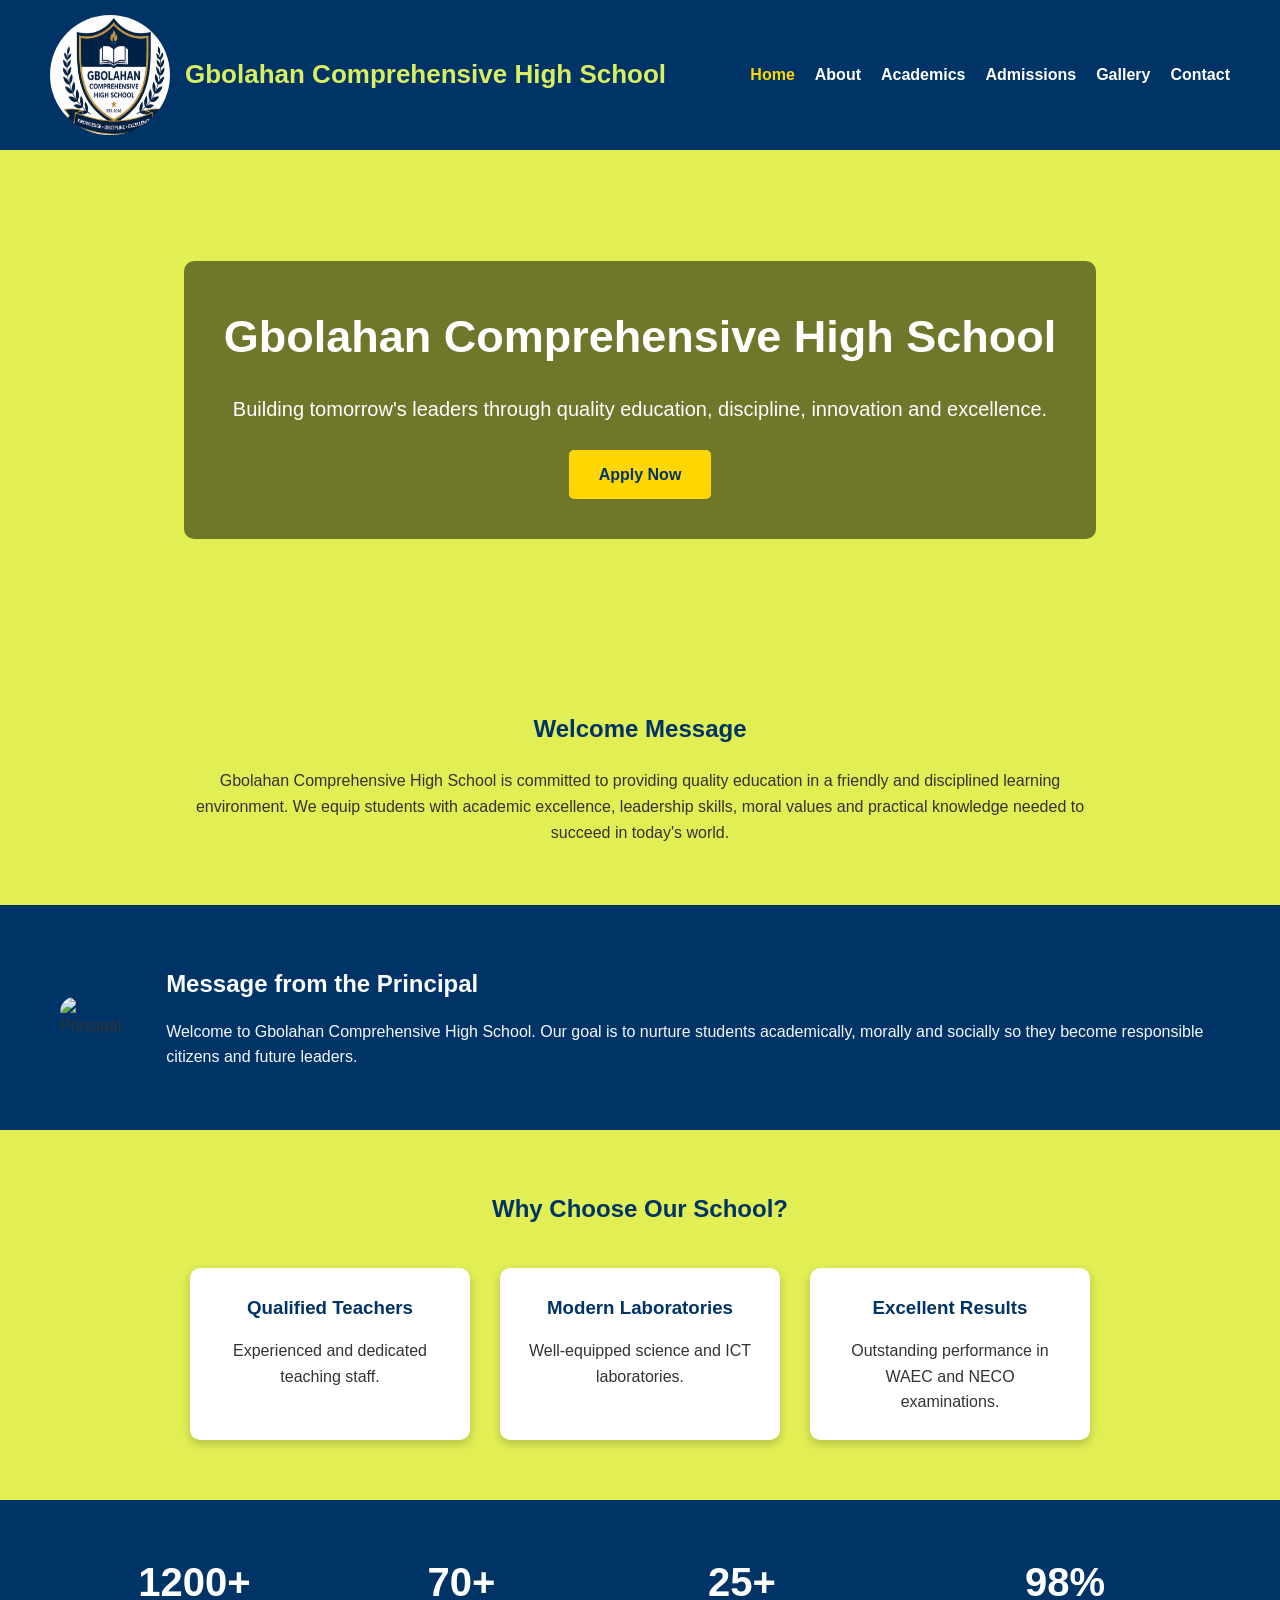
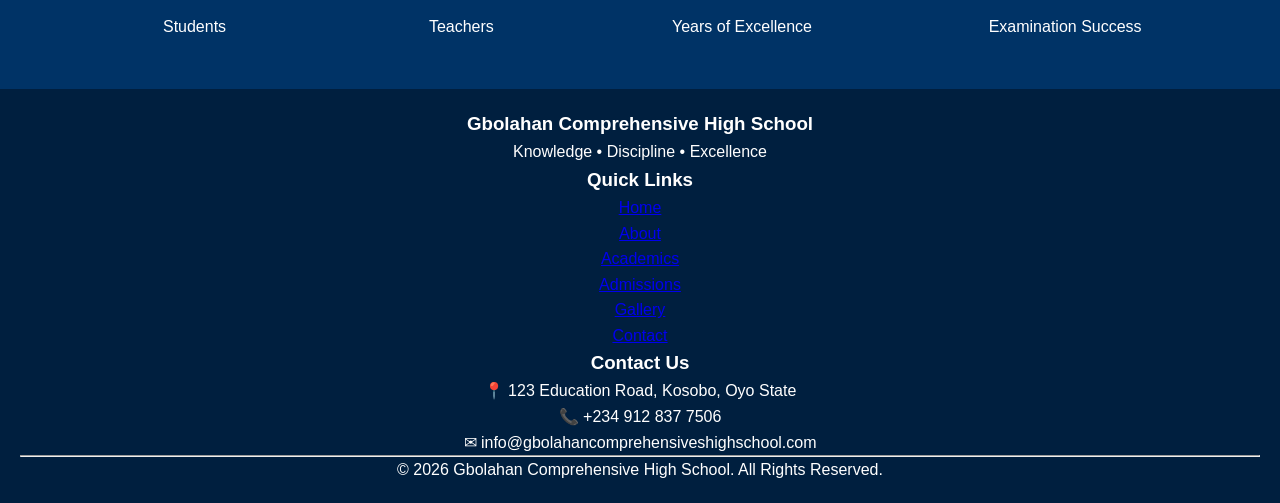
==== index.html @ e4f7985c "Add files via upload" ====
<!DOCTYPE html>
<html lang="en">
<head>
<meta charset="UTF-8">
<meta name="viewport" content="width=device-width, initial-scale=1.0">
<title>Gbolahan Comprehensive High School</title>
<link rel="stylesheet" href="style.css">
</head>
<body>
<header>
<div class="logo">
<img src="logo.png" alt="School Logo">
<h2>Gbolahan Comprehensive High School</h2>
</div>
<nav>
<ul><li><a href="index.html" class="active">Home</a></li>
<li><a href="about.html">About</a></li>
<li><a href="academics.html">Academics</a></li>
<li><a href="admissions.html">Admissions</a></li>
<li><a href="gallery.html">Gallery</a></li>
<li><a href="contact.html">Contact</a></li>
</ul>
</nav>
</header>
<section class="hero"><div class="hero-text">
<h1>Gbolahan Comprehensive High School</h1>
<p>
Building tomorrow's leaders through quality education, discipline, innovation and excellence. </p>
<a href="admissions.html" class="btn">
Apply Now
</a>
</div>
</section>
<section class="welcome">
<h2>Welcome Message</h2><p>
Gbolahan Comprehensive High School is committed to providing
quality education in a friendly and disciplined learning
environment. We equip students with academic excellence, leadership skills, moral values and practical knowledge
needed to succeed in today's world. </p>
</section>
<section class="principal">
<div class="principal-image">
<img src="images/principal.jpg" alt="Principal">
</div>
<div class="principal-text"><h2>Message from the Principal</h2>
<p>
Welcome to Gbolahan Comprehensive High School. Our goal is to nurture students academically, morally and socially so they become responsible
citizens and future leaders. </p>
</div>
</section>
<section class="why">
<h2>Why Choose Our School?</h2>
<div class="cards"><div class="card">
<h3>Qualified Teachers</h3>
<p>
Experienced and dedicated teaching staff. </p>
</div>
<div class="card">
<h3>Modern Laboratories</h3>
<p>
Well-equipped science and ICT laboratories. </p>
</div>
<div class="card">
<h3>Excellent Results</h3><p>
Outstanding performance in WAEC and NECO examinations. </p>
</div>
</div>
</section>
<section class="statistics">
<div class="stat">
<h2>1200+</h2>
<p>Students</p>
</div>
<div class="stat"><h2>70+</h2>
<p>Teachers</p>
</div>
<div class="stat">
<h2>25+</h2>
<p>Years of Excellence</p>
</div>
<div class="stat">
<h2>98%</h2>
<p>Examination Success</p>
</div>
</section>
<footer>
<div class="footer-container">
<div class="footer-box">
<h3>Gbolahan Comprehensive High School</h3>
<p>
Knowledge • Discipline • Excellence
</p>
</div>
<div class="footer-box">
<h3>Quick Links</h3>
<nav>
<p><a href="index.html">Home</a></p>
<p><a href="about.html">About</a></p>
<p><a href="academics.html">Academics</a></p>
<p><a href="admissions.html">Admissions</a></p><p><a href="gallery.html">Gallery</a></p>
<p><a href="contact.html">Contact</a></p>
</nav>
</div>
<div class="footer-box">
<h3>Contact Us</h3>
<p>📍 123 Education Road, Kosobo, Oyo State</p>
<p>📞 +234 912 837 7506</p>
<p>✉ info@gbolahancomprehensiveshighschool.com</p>
</div>
</div>
<hr><p class="copyright">
&copy; 2026 Gbolahan Comprehensive High School. All Rights Reserved. </p>
</footer>
</body>
</html>
---- style.css ----
*{
margin:0;
padding:0;
box-sizing:border-box;
}
body{
font-family:Arial, Helvetica, sans-serif;
line-height:1.6;
background:#e1ee54;
color:#333;
}
header{
background:#003366;
color:rgb(243, 243, 115);
display:flex;
justify-content:space-between;
align-items:center;
padding:15px 50px;
}
.logo{
    display: flex;
    align-items: center;
}
.logo img{
    width: 120px;
    height: 120px;
    margin-right: 15px;
    border-radius: 50%;
}
.logo h2{
font-size:26px;
color: rgb(217, 238, 96);
}
nav ul{
list-style:none;
display:flex;
}
nav ul li{
margin-left:20px;
}
nav ul li a{
text-decoration:none;
color:white;
font-weight:bold;
transition:0.3s;
}nav ul li a:hover, 
.active{
color:gold;
}
.hero{
background:url("../images/school-building.jpg") no-repeat center center/cover;
height:500px;
display:flex;
justify-content:center;
align-items:center;
text-align:center;
color:white;
}
.hero-text{
background:rgba(0,0,0,0.5);
padding:40px;
border-radius:10px;
}.hero-text h1{
font-size:45px;
margin-bottom:20px;
}
.hero-text p{
font-size:20px;
margin-bottom:25px;
}
.btn{
display:inline-block;
background:gold;
color:#003366;
padding:12px 30px;
text-decoration:none;
font-weight:bold;
border-radius:5px;
}
.btn:hover{
background:white;
}
.welcome{
padding:60px;
text-align:center;
}
.welcome h2{
color:#003366;
margin-bottom:20px;
}
.welcome p{
max-width:900px;
margin:auto;
}
.principal{
display:flex;
justify-content:center;
align-items:center;
padding:60px;
gap:40px;
background:#003366;
}
.principal-image img{
width:320px;
border-radius:15px;
}
.principal-text h2{
color:#fafcfd;
margin-bottom:15px;
}
.principal-text p{
    color: #f5f9fd;
}
.why{
padding:60px;
text-align:center;
}
.why h2{
color:#003366;
margin-bottom:40px;
}
.cards{
display:flex;
justify-content:center;
gap:30px;
flex-wrap:wrap;
}
.card{
background:white;
width:280px;
padding:25px;
border-radius:10px;
box-shadow:0 4px 10px rgba(0,0,0,0.2);
}
.card h3{
color:#003366;
margin-bottom:15px;
}
.statistics{
display:flex;
justify-content:space-around;
flex-wrap:wrap;
background:#003366;
color:white;
padding:50px;
}
.stat{
text-align:center;
}
.stat h2{
font-size:40px;
}
footer{
background:#001f3f;
color:white;
text-align:center;
padding:20px;
}
@media(max-width:768px){
header{
flex-direction:column;
}
nav ul{
flex-direction:column;
text-align:center;
}
nav ul li{
margin:10px 0;
}.hero{
height:400px;
}
.hero-text h1{
font-size:30px;
}
.principal{
flex-direction:column;
}
.statistics{
flex-direction:column;
gap:25px;
}
.page-title{
background:#003366;
color:white;
text-align:center;
padding:60px 20px;
}
.page-title h1{
font-size:40px;
margin-bottom:15px;
}
.page-title p{
font-size:22px;
font-weight: bold;
}
.about-section{
padding:60px;
text-align:center;
background:white;
}
.about-section h2{
color:#003366;
margin-bottom:20px;
font-size:32px;
}
.about-section p{
max-width:900px;
margin:auto;
font-size:20px;
line-height:1.8;
font-weight: bold;
}
.vision-mission{
display:flex;
justify-content:center;gap:30px;
flex-wrap:wrap;
padding:60px;
background:#f5f7fa;
}
.box{
width:400px;
background:white;
padding:30px;
border-radius:10px;
box-shadow:0 5px 15px rgba(0,0,0,0.1);
}
.box h2{
color:#003366;
margin-bottom:15px;
}
.box p{
line-height:1.8;
}
.values{
padding:60px;
text-align:center;
background:white;
}
.values h2{
color:#003366;
margin-bottom:30px;
}
.values ul{
list-style:none;
padding:0;
}
.values ul li{
width:250px;
margin:10px auto;
background:#003366;
color:white;
padding:12px;
border-radius:5px;
font-weight:bold;}
.principal{
display:flex;
justify-content:center;
align-items:center;
gap:40px;
flex-wrap:wrap;
padding:60px;
background:#f5f7fa;
}
.principal-image img{
width:280px;
border-radius:10px;
box-shadow:0 5px 15px rgba(0,0,0,0.2);
}
.principal-text{
max-width:600px;
}.principal-text h2{
color:#003366;
margin-bottom:20px;
}
.principal-text p{
line-height:1.8;
font-size:17px;
}
@media(max-width:768px){
.vision-mission{
flex-direction:column;
align-items:center;
}
.box{
width:90%;
}
.principal{flex-direction:column;
text-align:center;
}
.principal-image img{
width:220px;
}
.about-section{
padding:40px 20px;
}
.academic-section{
padding:60px 40px;
text-align:center;
background:#ffffff;
}
.academic-section h2{
color:#003366;
margin-bottom:30px;
font-size:32px;
}
.about-image{
    width: 500px;
}
.academic-card{
width:300px;
display:inline-block;
background:#f5f7fa;
margin:15px;
padding:25px;
border-radius:10px;box-shadow:0 5px 15px rgba(0,0,0,0.1);
transition:0.3s;
vertical-align:top;
}
.academic-card:hover{
transform:translateY(-8px);
}
.academic-card h3{
color:#003366;
margin-bottom:15px;
}
.academic-card p{
line-height:1.7;
}
.departments{
background:#f5f7fa;
padding:60px 40px;
text-align:center;
}.departments h2{
color:#003366;
margin-bottom:40px;
}
.subjects{
padding:60px 40px;
background:white;
text-align:center;
}
.subjects h2{
color:#003366;
margin-bottom:30px;
}
.subjects ul{
list-style:none;
display:flex;
justify-content:center;
flex-wrap:wrap;
gap:15px;}
.subjects ul li{
background:#003366;
color:white;
padding:12px 20px;
border-radius:6px;
font-weight:bold;
}
@media(max-width:768px){
.academic-card{
width:90%;
display:block
.about-section ul{
max-width:700px;
margin:20px auto;
text-align:left;
line-height:2;
}
.about-section ul li{
font-size:18px;
margin-bottom:10px;
}
table{
width:80%;
margin:30px auto;border-collapse:collapse;
background:white;
box-shadow:0 5px 15px rgba(0,0,0,0.1);
}
table th{
background:#003366;
color:white;
padding:15px;
}
table td{
padding:15px;
border:1px solid #ddd;
text-align:center;
}
table tr:nth-child(even){
background:#f5f7fa;
}
table tr:hover{
background:#e6f0ff;
}
form{
width:80%;
max-width:700px;
margin:30px auto;
display:flex;
flex-direction:column;
}
form input, form textarea{
padding:15px;
margin-bottom:20px;
border:1px solid #ccc;
border-radius:5px;
font-size:16px;
}
form textarea{
resize:vertical;
min-height:120px;
}form button{
background:#003366;
color:white;
padding:15px;
border:none;
border-radius:5px;
font-size:18px;
cursor:pointer;
transition:0.3s;
}
form button:hover{
background:gold;
color:#003366;
}
@media(max-width:768px){
table{
width:95%;}
form{
width:95%;
}
table th, table td{
padding:10px;
font-size:14px;
}
.gallery-section{
display:grid;
grid-template-columns:repeat(auto-fit, minmax(280px, 1fr));
gap:25px;
padding:60px;
background:#f5f7fa;
}
.gallery-item{
background:white;
border-radius:10px;
overflow:hidden;
box-shadow:0 5px 15px rgba(0,0,0,0.15);
transition:0.3s ease;
text-align:center;
}
.gallery-item:hover{
transform:translateY(-8px);
}.gallery-item img{
width:70%;
height:220px;
object-fit:cover;
}
.gallery-item h3{
padding:20px;
color:#003366;
font-size:22px;
}
@media(max-width:768px){
.gallery-section{
grid-template-columns:1fr;
padding:30px;
}
.gallery-item img{
height:200px;}
.gallery-item h3{
font-size:20px;
}
.contact-section{
display:grid;
grid-template-columns:repeat(auto-fit, minmax(250px, 1fr));
gap:25px;
padding:60px;
background:#f5f7fa;
}
.contact-box{
background:#ffffff;
padding:30px;
border-radius:10px;
text-align:center;
box-shadow:0 5px 15px rgba(0,0,0,0.15);
transition:0.3s;
}
.contact-box:hover{
transform:translateY(-8px);}
.contact-box h2{
color:#003366;
margin-bottom:15px;
}
.contact-box p{
line-height:1.8;
color:#555;
}
form{
width:80%;
max-width:700px;
margin:30px auto;
display:flex;
flex-direction:column;
}
form input, form textarea{
padding:15px;margin-bottom:20px;
border:1px solid #cccccc;
border-radius:5px;
font-size:16px;
}
form textarea{
resize:vertical;
}
form button{
background:#003366;
color:white;
border:none;
padding:15px;
border-radius:5px;
font-size:18px;
cursor:pointer;
transition:0.3s;
}
form button:hover{
background:gold;
color:#003366;
}
.map-section{
padding:60px;
text-align:center;
background:#ffffff;
}
.map-section h2{
color:#003366;
margin-bottom:20px;
}
.map-section img{
width:20%;
max-width:90px;
border-radius:10px;
box-shadow:0 5px 15px rgba(0,0,0,0.2);
}
.social-section{
background:#003366;color:white;
text-align:center;
padding:40px;
}
.social-section h2{
margin-bottom:15px;
}
.social-section p{
font-size:18px;
}
@media(max-width:768px){
.contact-section{
grid-template-columns:1fr;
padding:30px;
}
form{
width:95%;
}.map-section{
padding:30px;
}
.map-section img{
width:20px;
height: 3px;
}
.social-section p{
font-size:16px;
}
footer{
background:#002147;
color:white;
padding:40px 20px 20px;
}
.footer-container{
display:flex;
justify-content:space-between;
flex-wrap:wrap;
gap:30px;
}
.footer-box{
flex:1;
min-width:250px;
}
.footer-box h3{
color:gold;
margin-bottom:15px;}
.footer-box p{
margin-bottom:10px;
line-height:1.7;
}
.footer-box a{
color:white;
text-decoration:none;
}
.footer-box a:hover{
color:gold;
}
footer hr{
margin:30px 0 15px;
border:1px solid rgba(255,255,255,0.2);
}
.copyright{
text-align:center;
font-size:15px;
}
@media(max-width:768px){
.footer-container{
flex-direction:column;
text-align:center;
}
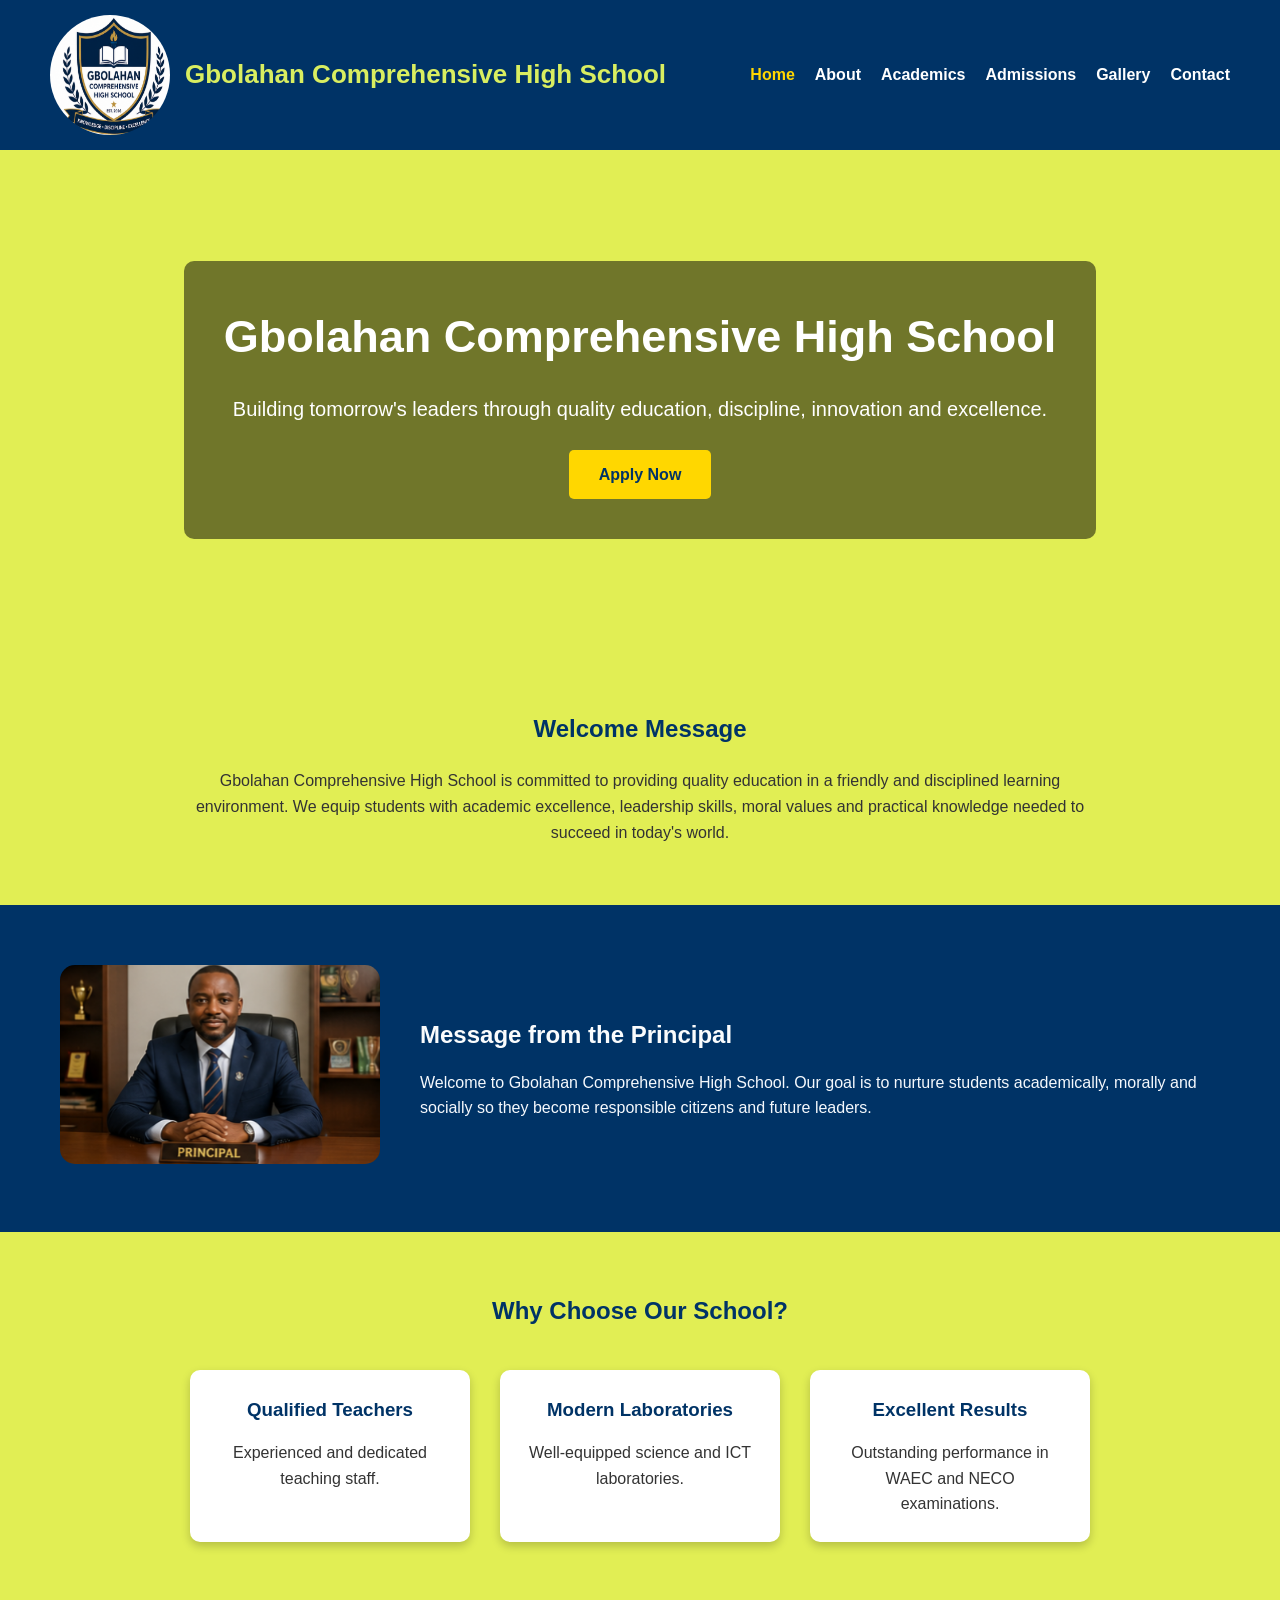
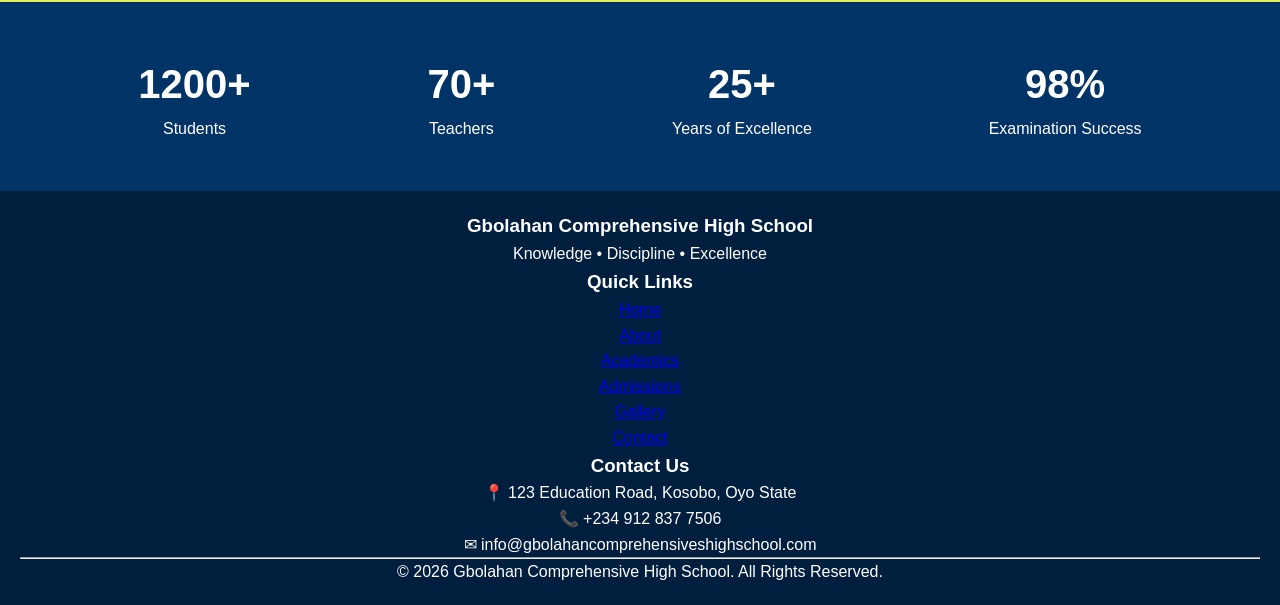
==== commit e00e2497: "Restore HTML document structure The HTML document structure was restored, including the head, body, " ====
--- a/index.html
+++ b/index.html
@@ -40,7 +40,7 @@
 </section>
 <section class="principal">
 <div class="principal-image">
-<img src="images/principal.jpg" alt="Principal">
+<img src="principal.jpg" alt="Principal">
 </div>
 <div class="principal-text"><h2>Message from the Principal</h2>
 <p>
@@ -112,4 +112,4 @@
 &copy; 2026 Gbolahan Comprehensive High School. All Rights Reserved. </p>
 </footer>
 </body>
-</html>+</html>
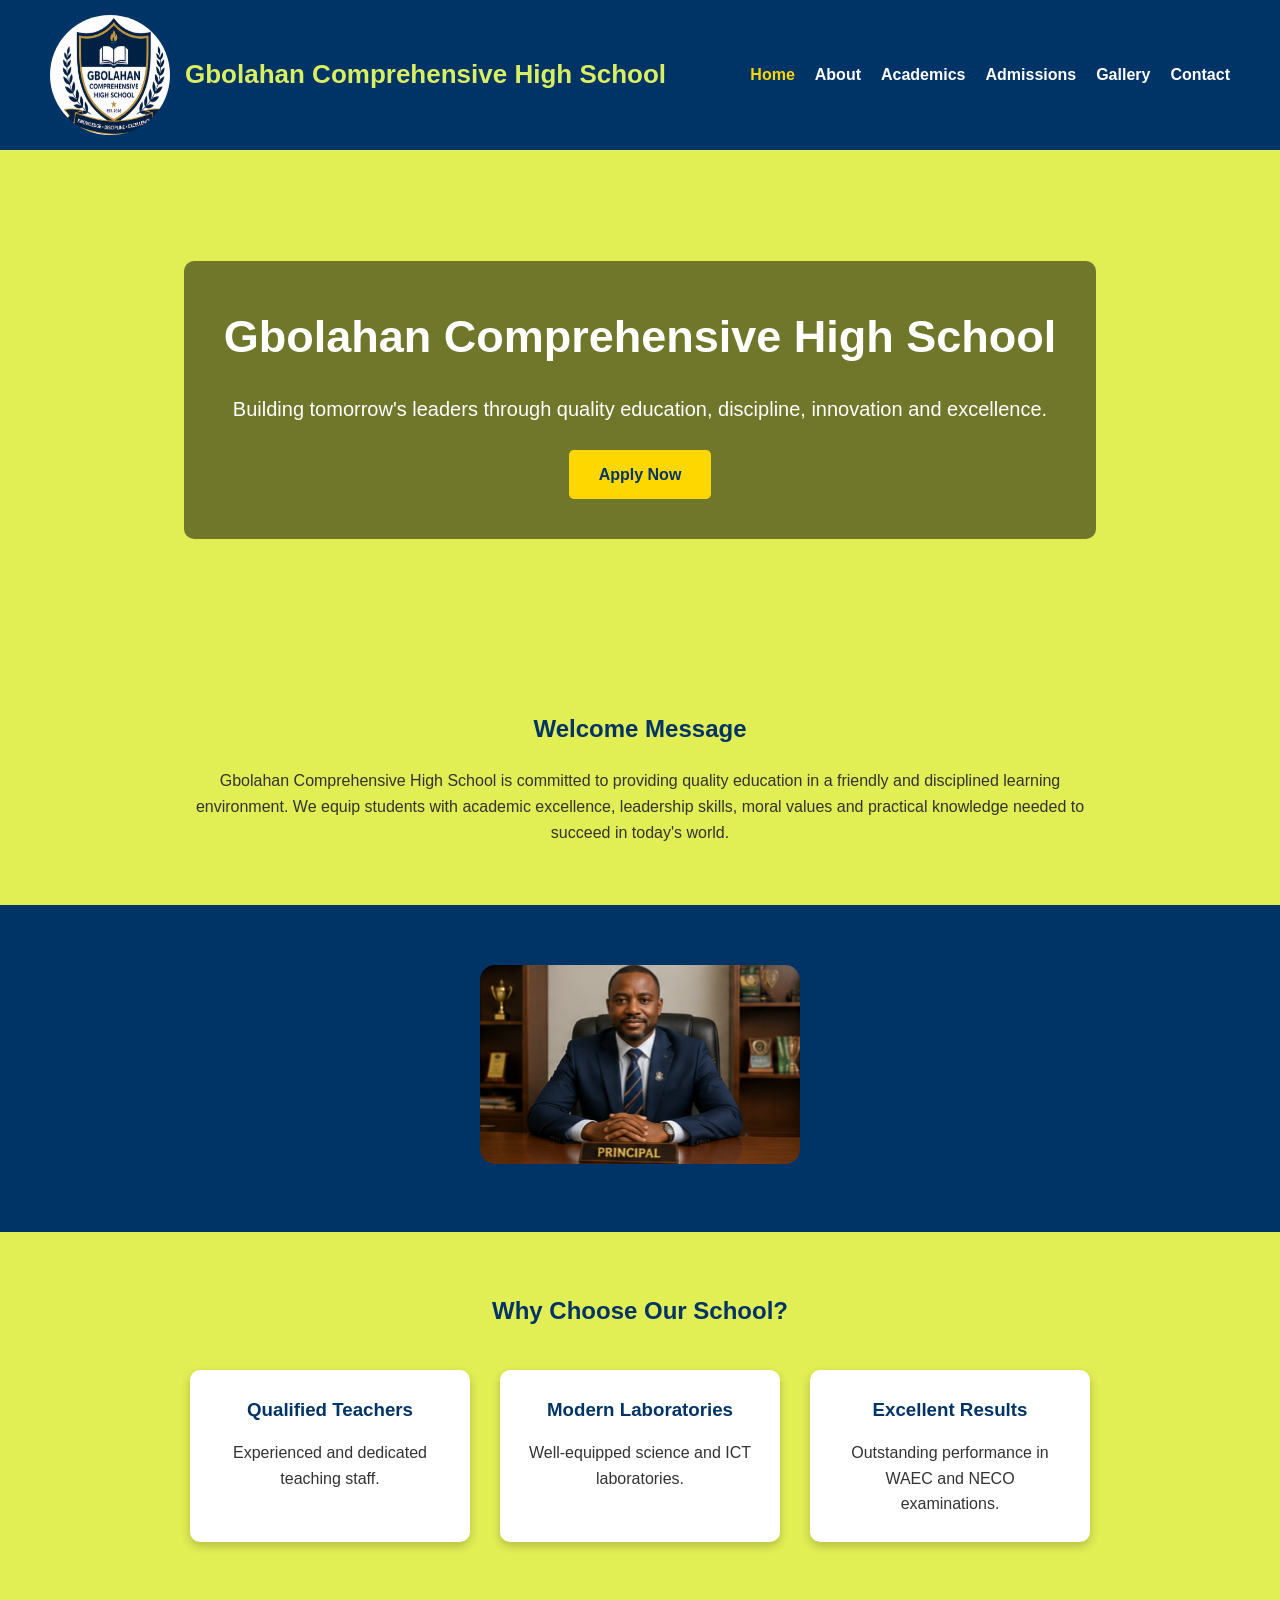
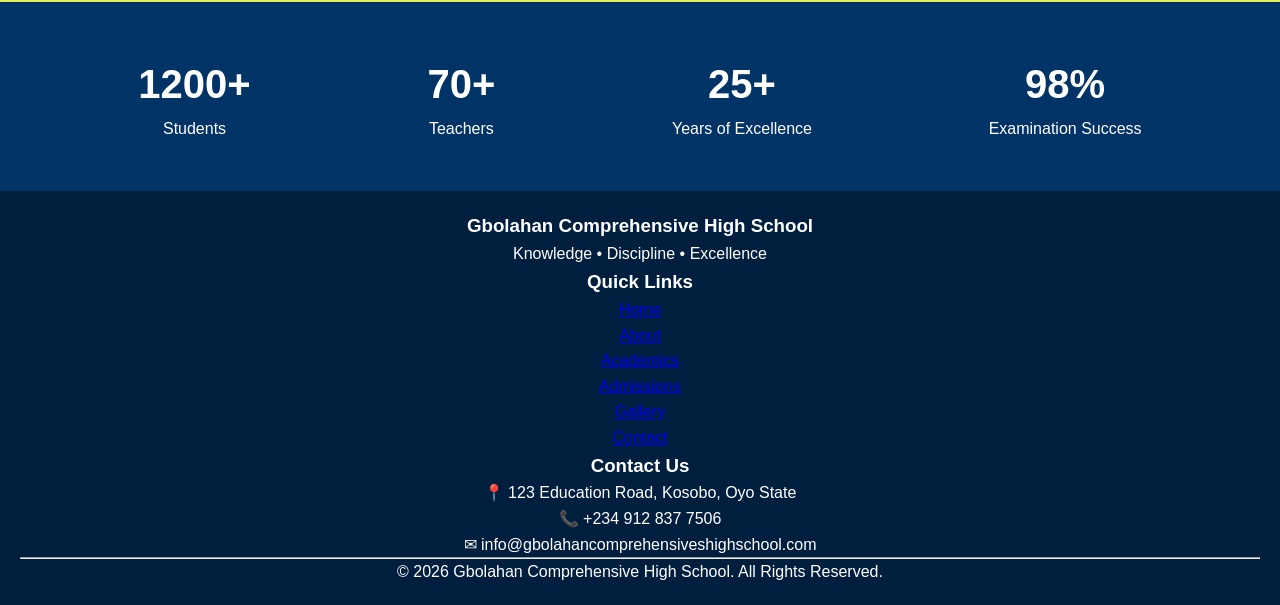
==== commit 5ca954df: "Remove duplicate HTML content from index.html Removed duplicate HTML structure and cleaned up the do" ====
--- a/index.html
+++ b/index.html
@@ -32,21 +32,15 @@
 </div>
 </section>
 <section class="welcome">
-<h2>Welcome Message</h2><p>
-Gbolahan Comprehensive High School is committed to providing
+<h2>Welcome Message</h2>
+  <p>Gbolahan Comprehensive High School is committed to providing
 quality education in a friendly and disciplined learning
 environment. We equip students with academic excellence, leadership skills, moral values and practical knowledge
-needed to succeed in today's world. </p>
+needed to succeed in today's world.</p>
 </section>
 <section class="principal">
 <div class="principal-image">
 <img src="principal.jpg" alt="Principal">
-</div>
-<div class="principal-text"><h2>Message from the Principal</h2>
-<p>
-Welcome to Gbolahan Comprehensive High School. Our goal is to nurture students academically, morally and socially so they become responsible
-citizens and future leaders. </p>
-</div>
 </section>
 <section class="why">
 <h2>Why Choose Our School?</h2>
--- a/style.css
+++ b/style.css
@@ -109,7 +109,7 @@
 margin-bottom:15px;
 }
 .principal-text p{
-    color: #f5f9fd;
+    color: #333;
 }
 .why{
 padding:60px;
@@ -275,6 +275,7 @@
 .principal-text p{
 line-height:1.8;
 font-size:17px;
+    color: #333;
 }
 @media(max-width:768px){
 .vision-mission{
